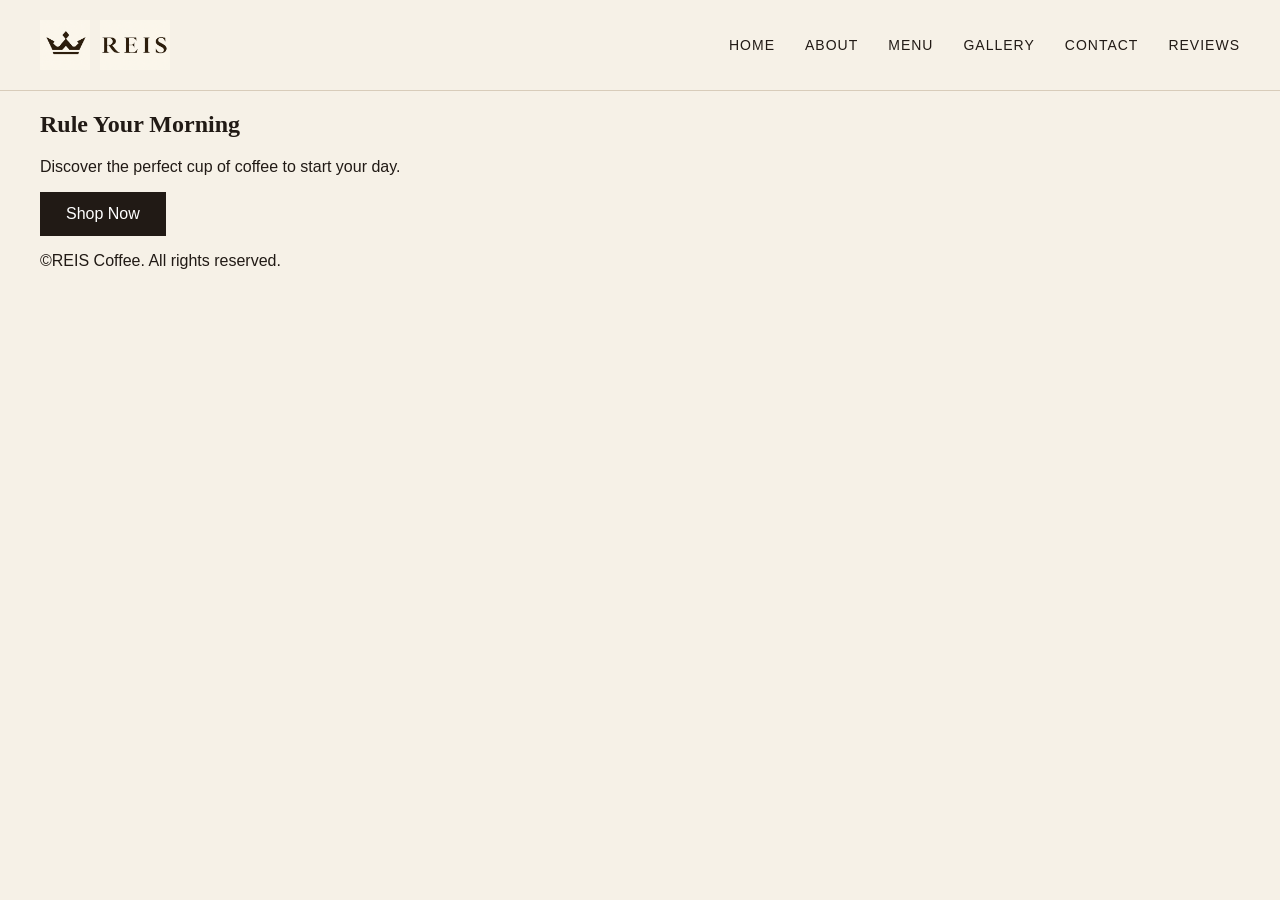
==== index.html @ 840cf0c1 "First Commit" ====
<!DOCTYPE html>
<html lang="en">
<head>
    <meta charset="UTF-8">
    <meta name="viewport" content="width=device-width, initial-scale=1.0">
    <title>REIS Coffee | Rule Your Morning</title>

    <link rel="stylesheet" href="css/style.css">    
    <script src="js/script.js"></script>
</head>
<body>
    <header id="navbar">
        <div class="container">
            <a href="index.html" class="logo">
                <img src="assets/Logo_Crown.png" alt="REIS Logo">
                <img src="assets/Logo_Text.png" alt="REIS Coffee">
            </a>
            <nav>
                <ul class="nav-links">
                    <li><a href="index.html">Home</a></li>
                    <li><a href="pages/about.html">About</a></li>
                    <li><a href="pages/menu.html">Menu</a></li>
                    <li><a href="pages/gallery.html">Gallery</a></li>
                    <li><a href="pages/contact.html">Contact</a></li>
                    <li><a href="pages/reviews.html">Reviews</a></li>
                </ul>
            </nav>
        </div>
    </header>
    
    <main>
        <section class="hero">
            <div class="container">
                <div class="hero-content">
                    <h1>Rule Your Morning</h1>
                    <p>Discover the perfect cup of coffee to start your day.</p>
                    <a href="#products" class="btn">Shop Now</a>
                </div>
            </div>
        </section>
    </main>

    <footer id="footer">
        <div class="container">
            <p>&copy;REIS Coffee. All rights reserved.</p>
        </div>
        
    </footer>

</body>
</html>
---- css/style.css ----
body {
    margin: 0;
    background-color: #F6F1E7;
    color: #211A15;
    font-family: Arial, sans-serif;
}
.container {
    width: 1200px;
    margin: 0 auto;
}
h1, h2, h3 {
    font-family: Georgia, serif;
}
.btn {
    display: inline-block;
    padding: 12px 25px;
    background-color: #211A15;
    color: white;
    text-decoration: none;
    border: 1px solid #211A15;
    cursor: pointer;
}
.btn:hover {
    background-color: transparent;
    color: #211A15;
}
.btn-outline {
    background-color: transparent;
    color: #211A15;
}
.btn-outline:hover {
    background-color: #211A15;
    color: white;
}

#navbar {
    height: 90px;
    background-color: #F6F1E7;
    border-bottom: 1px solid #D8CCBA;

    display: flex;
    align-items: center;
}
#navbar .container {
    width: 1200px;
    height: 100%;
    margin: 0 auto;

    display: flex;
    flex-direction: row;
    justify-content: space-between;
    align-items: center;
}
.logo {
    display: flex;
    flex-direction: row;
    align-items: center;
    gap: 10px;
}
.logo img {
    display: block;
    width: auto;
    object-fit: contain;
    height: 50px;
}
.nav-links {
    display: flex;
    flex-direction: row;
    align-items: center;
    gap: 30px;
    list-style: none;
    margin: 0;
    padding: 0;
}
.nav-links li {
    display: flex;
    align-items: center;
    height: 100%;
}
.nav-links a {
    color: #211A15;
    text-decoration: none;
    font-size: 14px;
    text-transform: uppercase;
    letter-spacing: 1px;
}
.nav-links a:hover {
    color: #B49A70;
}
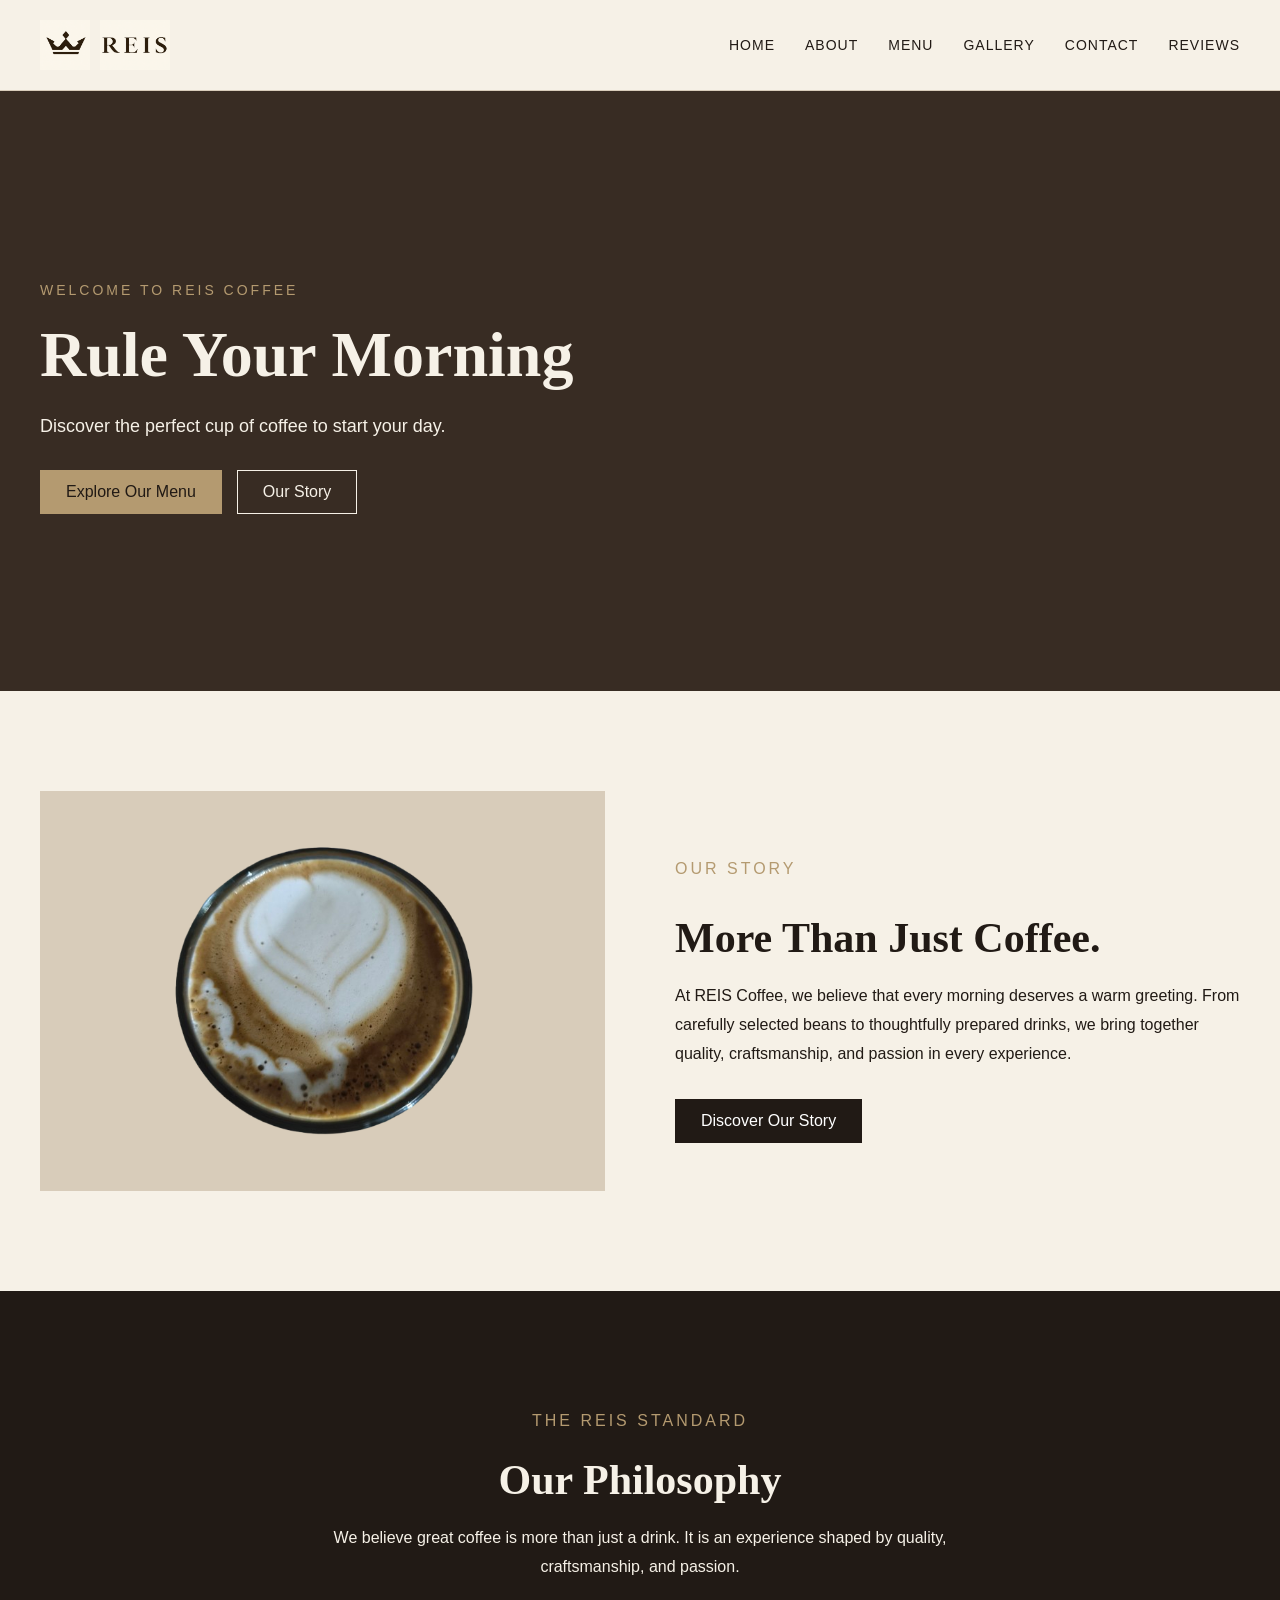
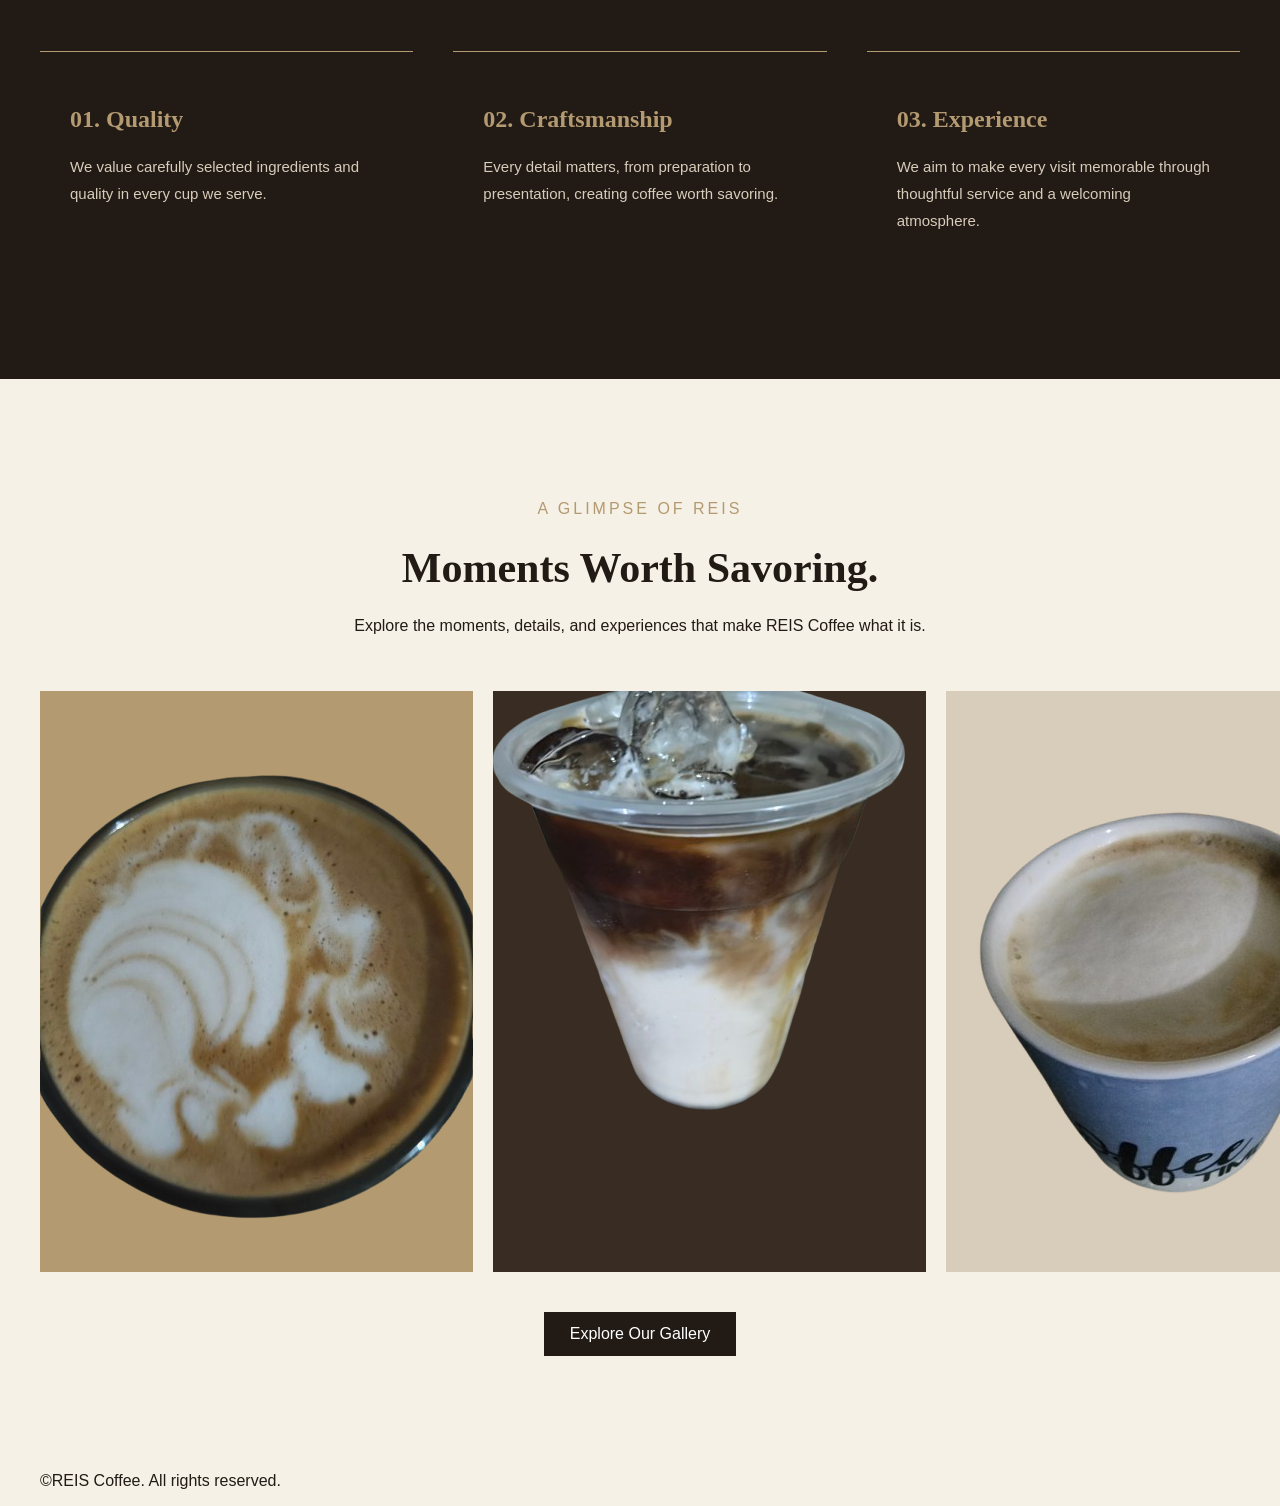
==== commit 22f433b6: "Added Introduction Section to Index" ====
--- a/index.html
+++ b/index.html
@@ -5,7 +5,9 @@
     <meta name="viewport" content="width=device-width, initial-scale=1.0">
     <title>REIS Coffee | Rule Your Morning</title>
 
-    <link rel="stylesheet" href="css/style.css">    
+    <link rel="stylesheet" href="css/style.css">   
+    <link rel="stylesheet" href="css/home.css">
+    <link rel="stylesheet" href="css/pages.css">
     <script src="js/script.js"></script>
 </head>
 <body>
@@ -32,13 +34,79 @@
         <section class="hero">
             <div class="container">
                 <div class="hero-content">
+                    <p class="welcome-message">Welcome to REIS Coffee</p>
                     <h1>Rule Your Morning</h1>
-                    <p>Discover the perfect cup of coffee to start your day.</p>
-                    <a href="#products" class="btn">Shop Now</a>
+                    <p class="hero-description">Discover the perfect cup of coffee to start your day.</p>
+                    <div class="hero-buttons">
+                        <a href="pages/menu.html" class="btn">Explore Our Menu</a>
+                        <a href="pages/about.html" class="btn btn-outline">Our Story</a>
+                    </div>        
+                </div>
+            </div>
+        </section>
+
+        <section class="introduction">
+            <div class="container">
+                <div class="introduction-image">
+                    <img src="assets/Home/Introduction_Img.png" alt="Coffee Cup">
+                </div>
+                <div class="introduction-content">
+                    <p class="section-subtitle">OUR STORY</p>
+                    <h2>More Than Just Coffee.</h2>
+                    <p>At REIS Coffee, we believe that every morning deserves a warm greeting. From carefully selected beans to thoughtfully prepared drinks, we bring together quality, craftsmanship, and passion in every experience.</p>
+                    <a href="pages/about.html" class="btn">Discover Our Story</a>
+                </div>
+            </div>
+        </section>
+
+        <section class="branding">
+            <div class="container">
+                <div class="branding-heading">
+                    <p class="section-subtitle">THE REIS STANDARD</p>
+                    <h2>Our Philosophy</h2>
+                    <p>We believe great coffee is more than just a drink. It is an experience shaped by quality, craftsmanship, and passion.</p>
+                </div>
+                <div class="branding-values">
+                    <div class="branding-item">
+                        <h3>01. Quality</h3>
+                        <p>We value carefully selected ingredients and quality in every cup we serve.</p>
+                    </div>
+                    <div class="branding-item">
+                        <h3>02. Craftsmanship</h3>
+                        <p>Every detail matters, from preparation to presentation, creating coffee worth savoring.</p>
+                    </div>
+                    <div class="branding-item">
+                        <h3>03. Experience</h3>
+                        <p>We aim to make every visit memorable through thoughtful service and a welcoming atmosphere.</p>
+                    </div>
+                </div>
+            </div>
+        </section>
+        <section class="gallery-preview">
+            <div class="container">
+                <div class="gallery-heading">
+                    <p class="section-subtitle">A GLIMPSE OF REIS</p>
+                    <h2>Moments Worth Savoring.</h2>
+                    <p>Explore the moments, details, and experiences that make REIS Coffee what it is.</p>
+                </div>
+                <div class="gallery-grid">
+                    <div id="gallery-item-1" class="gallery-item">
+                        <img src="assets/Home/Gallery1.png" alt="Gallery Preview 1">
+                    </div>
+                    <div id="gallery-item-2" class="gallery-item">
+                        <img src="assets/Home/Gallery2.png" alt="Gallery Preview 2">
+                    </div>
+                    <div id="gallery-item-3" class="gallery-item">
+                        <img src="assets/Home/Gallery3.png" alt="Gallery Preview 3">
+                    </div>
+                </div>
+                <div class="gallery-button">
+                    <a href="pages/gallery.html" class="btn">Explore Our Gallery</a>
                 </div>
             </div>
         </section>
     </main>
+
 
     <footer id="footer">
         <div class="container">
--- a/css/home.css
+++ b/css/home.css
@@ -0,0 +1,191 @@
+.hero {
+    height: 600px;
+    background-color: #382C23;
+    color: #F6F1E7;
+
+    display: flex;
+    align-items: center;
+}
+.hero-content {
+    width: 650px;
+}
+.hero .welcome-message {
+    color: #B49A70;
+    font-size: 14px;
+    letter-spacing: 3px;
+    text-transform: uppercase;
+}
+.hero h1 {
+    font-family: Georgia, serif;
+    font-size: 64px;
+    margin: 20px 0;
+}
+.hero-description {
+    font-size: 18px;
+    line-height: 1.6;
+    margin-bottom: 30px;
+}
+.hero-buttons {
+    display: flex;
+    gap: 15px;
+}
+.hero .btn {
+    background-color: #B49A70;
+    border-color: #B49A70;
+    color: #211A15;
+}
+.hero .btn:hover {
+    background-color: transparent;
+    color: #F6F1E7;
+}
+.hero .btn-outline {
+    background-color: transparent;
+    border-color: #F6F1E7;
+    color: #F6F1E7;
+}
+.hero .btn-outline:hover {
+    background-color: #F6F1E7;
+    color: #211A15;
+}
+
+.introduction {
+    padding: 100px 0;
+    background-color: #F6F1E7;
+}
+.introduction .container {
+    display: flex;
+    flex-direction: row;
+    align-items: center;
+    gap: 70px;
+}
+.introduction-image {
+    width: 50%;
+    height: 400px;
+    background-color: #D8CCBA;
+}
+.introduction-image img {
+    display: block;
+    width: 100%;
+    height: 100%;
+    object-fit: contain;
+}
+.introduction-content {
+    width: 50%;
+}
+.section-subtitle {
+    color: #B49A70;
+    font-size: 14px;
+    letter-spacing: 3px;
+    text-transform: uppercase;
+}
+.introduction-content h2 {
+    font-family: Georgia, serif;
+    font-size: 42px;
+    margin: 20px 0;
+}
+.introduction-content p {
+    font-size: 16px;
+    line-height: 1.8;
+    margin-bottom: 30px;
+}
+
+.branding {
+    padding: 100px 0;
+    background-color: #211A15;
+    color: #F6F1E7;
+}
+.branding-heading {
+    width: 650px;
+    margin: 0 auto 70px;
+    text-align: center;
+}
+.branding-heading .section-subtitle {
+    color: #B49A70;
+}
+.branding-heading h2 {
+    font-family: Georgia, serif;
+    font-size: 42px;
+    margin: 20px 0;
+}
+.branding-heading p {
+    font-size: 16px;
+    line-height: 1.8;
+}
+.branding-values {
+    display: flex;
+    flex-direction: row;
+    justify-content: space-between;
+    gap: 40px;
+}
+.branding-item {
+    flex: 1;
+    padding: 30px;
+    border-top: 1px solid #B49A70;
+}
+.branding-item h3 {
+    color: #B49A70;
+    font-family: Georgia, serif;
+    font-size: 24px;
+    margin-bottom: 20px;
+}
+.branding-item p {
+    color: #D8CCBA;
+    font-size: 15px;
+    line-height: 1.8;
+}
+
+
+.gallery-preview {
+    padding: 100px 0;
+    background-color: #F6F1E7;
+}
+.gallery-heading {
+    text-align: center;
+    margin-bottom: 50px;
+}
+.gallery-heading h2 {
+    font-family: Georgia, serif;
+    font-size: 42px;
+    margin: 20px 0;
+}
+.gallery-heading p {
+    font-size: 16px;
+    line-height: 1.8;
+}
+.gallery-grid {
+    display: flex;
+    flex-direction: row;
+    gap: 20px;
+    width: 100%;
+}
+.gallery-item {
+    width: 33.33%;
+    height: 350px;
+    box-sizing: border-box;
+    background-color: #D8CCBA;
+}
+#gallery-item-1 {
+    display: block;
+    width: 100%;
+    height: 100%;
+    object-fit: contain;
+    background-color: #B49A70;
+}
+#gallery-item-2 {
+    display: block;
+    width: 100%;
+    height: 100%;
+    object-fit: contain;
+    background-color: #382C23;
+}
+#gallery-item-3 {
+    display: block;
+    width: 100%;
+    height: 100%;
+    object-fit: contain;
+    background-color: #D8CCBA;
+}
+.gallery-button {
+    text-align: center;
+    margin-top: 40px;
+}
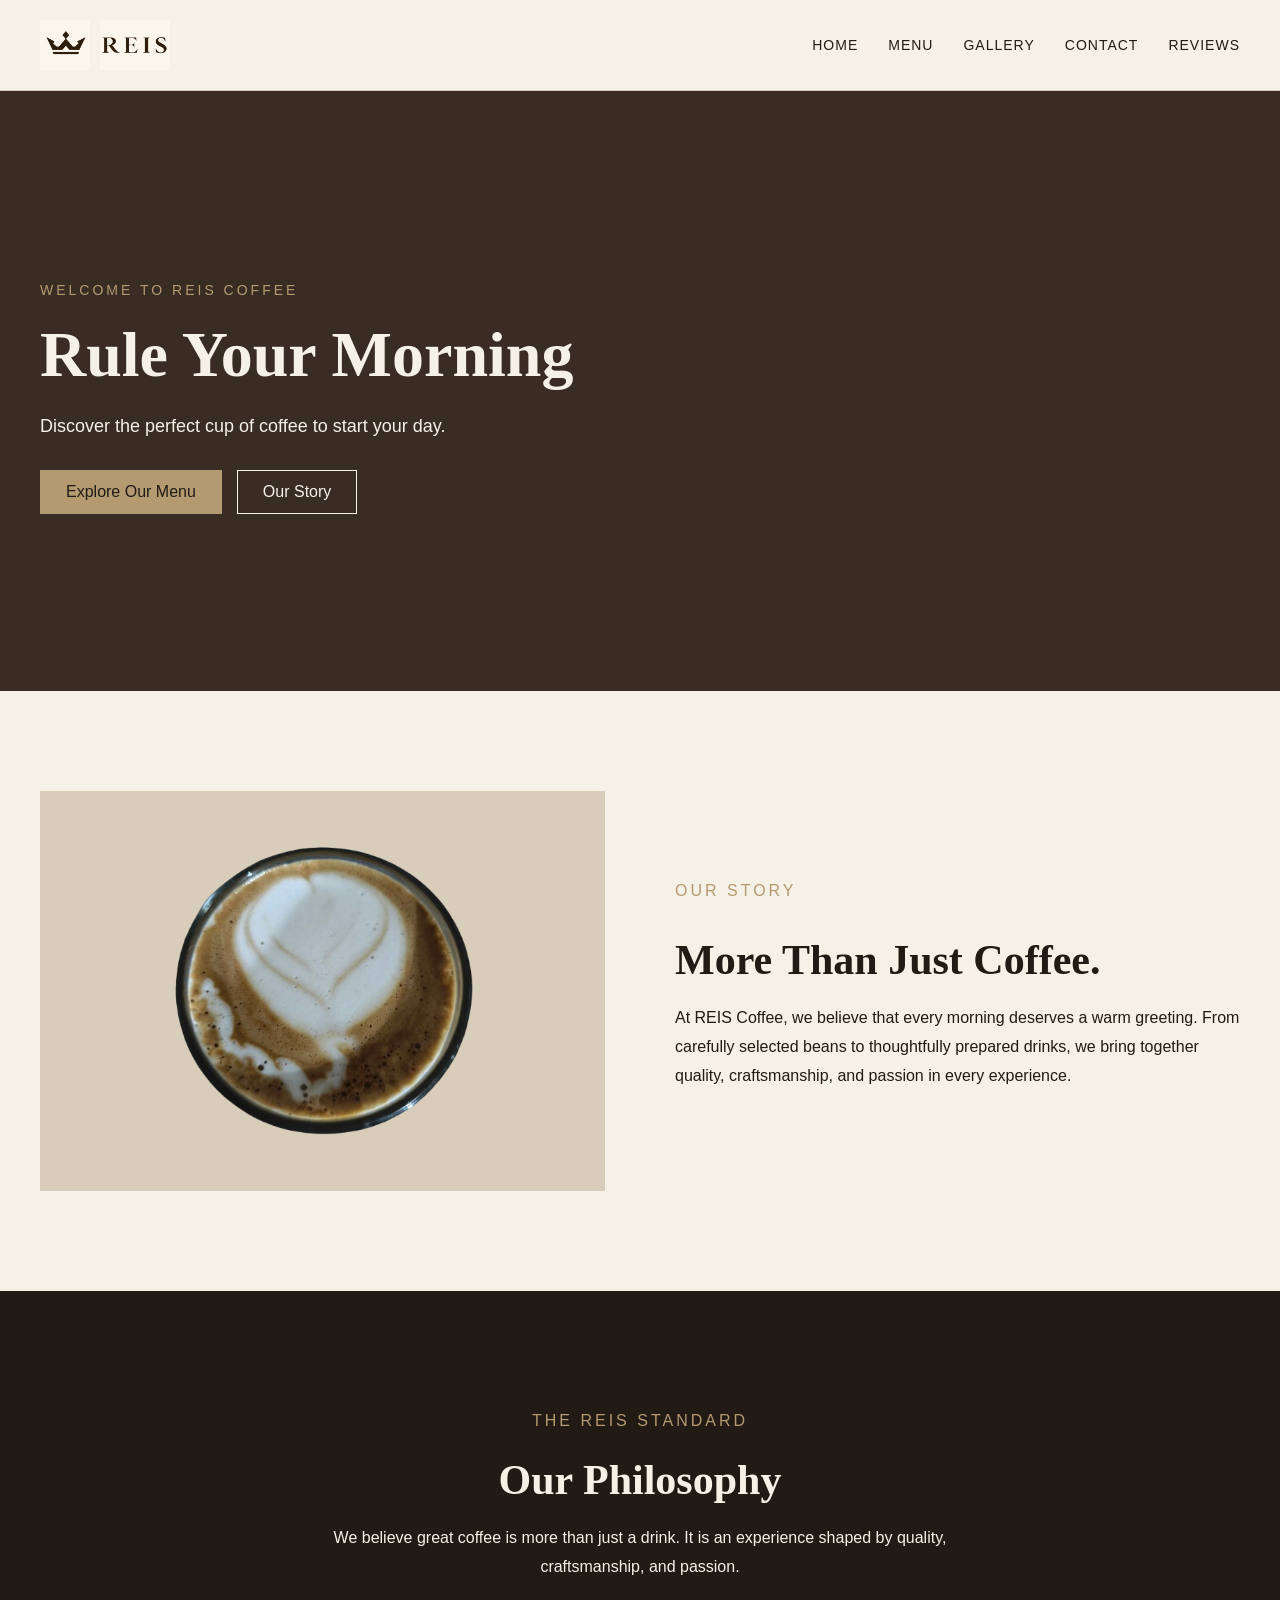
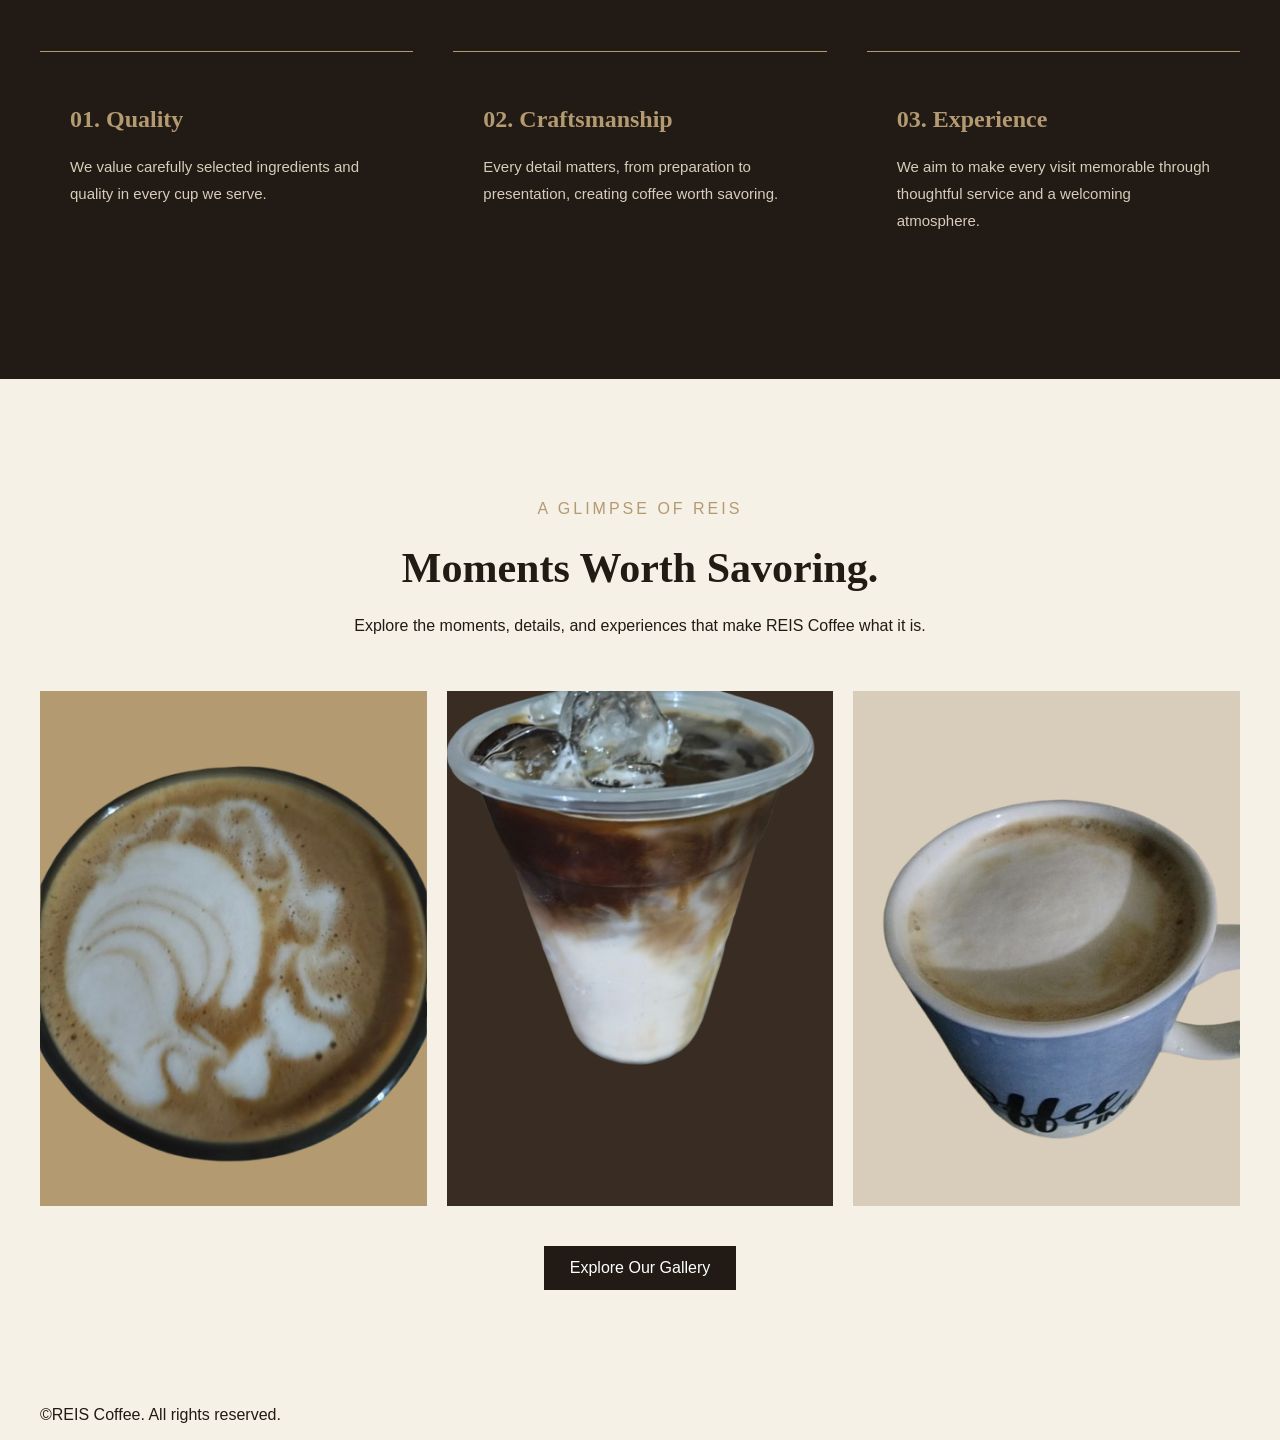
==== commit a3b6196b: "Add gallery images and implement gallery and reviews pages" ====
--- a/index.html
+++ b/index.html
@@ -5,26 +5,25 @@
     <meta name="viewport" content="width=device-width, initial-scale=1.0">
     <title>REIS Coffee | Rule Your Morning</title>
 
-    <link rel="stylesheet" href="css/style.css">   
-    <link rel="stylesheet" href="css/home.css">
-    <link rel="stylesheet" href="css/pages.css">
-    <script src="js/script.js"></script>
+    <link rel="stylesheet" href="../css/style.css">   
+    <link rel="stylesheet" href="../css/home.css">
+    <link rel="stylesheet" href="../css/pages.css">
+    <script src="../js/script.js"></script>
 </head>
 <body>
     <header id="navbar">
         <div class="container">
-            <a href="index.html" class="logo">
-                <img src="assets/Logo_Crown.png" alt="REIS Logo">
-                <img src="assets/Logo_Text.png" alt="REIS Coffee">
+            <a href="../index.html" class="logo">
+                <img src="../assets/Logo_Crown.png" alt="REIS Logo">
+                <img src="../assets/Logo_Text.png" alt="REIS Coffee">
             </a>
             <nav>
                 <ul class="nav-links">
-                    <li><a href="index.html">Home</a></li>
-                    <li><a href="pages/about.html">About</a></li>
-                    <li><a href="pages/menu.html">Menu</a></li>
-                    <li><a href="pages/gallery.html">Gallery</a></li>
-                    <li><a href="pages/contact.html">Contact</a></li>
-                    <li><a href="pages/reviews.html">Reviews</a></li>
+                    <li><a href="../index.html">Home</a></li>
+                    <li><a href="../pages/menu.html">Menu</a></li>
+                    <li><a href="../pages/gallery.html">Gallery</a></li>
+                    <li><a href="../pages/contact.html">Contact</a></li>
+                    <li><a href="../pages/reviews.html">Reviews</a></li>
                 </ul>
             </nav>
         </div>
@@ -39,13 +38,13 @@
                     <p class="hero-description">Discover the perfect cup of coffee to start your day.</p>
                     <div class="hero-buttons">
                         <a href="pages/menu.html" class="btn">Explore Our Menu</a>
-                        <a href="pages/about.html" class="btn btn-outline">Our Story</a>
+                        <a href="#about" class="btn btn-outline">Our Story</a>
                     </div>        
                 </div>
             </div>
         </section>
 
-        <section class="introduction">
+        <section class="introduction" id="about">
             <div class="container">
                 <div class="introduction-image">
                     <img src="assets/Home/Introduction_Img.png" alt="Coffee Cup">
@@ -54,7 +53,6 @@
                     <p class="section-subtitle">OUR STORY</p>
                     <h2>More Than Just Coffee.</h2>
                     <p>At REIS Coffee, we believe that every morning deserves a warm greeting. From carefully selected beans to thoughtfully prepared drinks, we bring together quality, craftsmanship, and passion in every experience.</p>
-                    <a href="pages/about.html" class="btn">Discover Our Story</a>
                 </div>
             </div>
         </section>
--- a/css/pages.css
+++ b/css/pages.css
@@ -0,0 +1,284 @@
+img{
+    display: block;
+    width: 100%;
+    height: 100%;
+    object-fit: contain;
+}
+.gallery-hero, .reviews-hero {
+    padding: 100px 0;
+    background-color: #382C23;
+    color: #F6F1E7;
+    text-align: center;
+}
+.gallery-hero .section-subtitle, .reviews-hero .section-subtitle {
+    color: #B49A70;
+}
+.gallery-hero h1, .reviews-hero h1 {
+    font-family: Georgia, serif;
+    font-size: 56px;
+    margin: 20px 0;
+}
+.gallery-hero p, .reviews-hero p {
+    font-size: 16px;
+    line-height: 1.8;
+}
+.gallery-categories {
+    padding: 25px 0;
+    background-color: #211A15;
+}
+.gallery-categories .container {
+    display: flex;
+    justify-content: center;
+    gap: 50px;
+}
+.gallery-categories a {
+    color: #F6F1E7;
+    text-decoration: none;
+    font-size: 13px;
+}
+.gallery-categories a:hover {
+    color: #B49A70;
+}
+.gallery-category {
+    padding: 80px 0;
+    background-color: #F6F1E7;
+}
+.gallery-category-dark {
+    background-color: #211A15;
+    color: #F6F1E7;
+}
+.gallery-category-heading {
+    margin-bottom: 40px;
+}
+.gallery-category-heading .section-subtitle {
+    color: #B49A70;
+}
+.gallery-category-heading h2 {
+    font-family: Georgia, serif;
+    font-size: 36px;
+    margin: 15px 0;
+}
+.gallery-category-heading p {
+    font-size: 15px;
+    line-height: 1.7;
+}
+.gallery-page-grid {
+    display: flex;
+    flex-direction: row;
+    gap: 20px;
+}
+.gallery-page-item {
+    width: 33.33%;
+    height: 280px;
+    flex-shrink: 0;
+    box-sizing: border-box;
+    background-color: #D8CCBA;
+}
+.gallery-category-dark .gallery-page-item {
+    background-color: #382C23;
+}
+.gallery-closing {
+    padding: 80px 0;
+    background-color: #D8CCBA;
+    text-align: center;
+}
+.gallery-closing h2 {
+    font-family: Georgia, serif;
+    font-size: 38px;
+    margin-bottom: 15px;
+}
+.gallery-closing p {
+    font-size: 16px;
+    margin-bottom: 30px;
+}
+
+
+
+.reviews-overview {
+    padding: 60px 0;
+    background-color: #D8CCBA;
+}
+.reviews-overview .container {
+    display: flex;
+    flex-direction: row;
+    justify-content: space-between;
+    align-items: center;
+    gap: 40px;
+}
+.rating-summary {
+    flex: 1;
+}
+.rating-summary h2 {
+    font-family: Georgia, serif;
+    font-size: 30px;
+    margin-bottom: 15px;
+}
+.rating-summary p {
+    font-size: 15px;
+    line-height: 1.8;
+}
+.rating-stat {
+    text-align: center;
+    width: 250px;
+}
+.rating-stat h3 {
+    font-family: Georgia, serif;
+    font-size: 42px;
+    color: #382C23;
+}
+.rating-stat p {
+    font-size: 15px;
+    margin: 5px 0;
+}
+.rating-stat span {
+    font-size: 12px;
+    color: #665A4B;
+}
+.customer-reviews {
+    padding: 100px 0;
+    background-color: #F6F1E7;
+}
+.reviews-heading {
+    text-align: center;
+    margin-bottom: 50px;
+}
+.reviews-heading h2 {
+    font-family: Georgia, serif;
+    font-size: 40px;
+    margin-top: 20px;
+}
+.reviews-grid {
+    display: flex;
+    flex-direction: row;
+    gap: 25px;
+}
+.review-card {
+    flex: 1;
+    padding: 30px;
+    background-color: white;
+    border: 1px solid #D8CCBA;
+}
+.review-stars {
+    color: #B49A70;
+    font-size: 20px;
+    letter-spacing: 3px;
+    margin-bottom: 20px;
+}
+.review-text {
+    font-family: Georgia, serif;
+    font-size: 17px;
+    line-height: 1.8;
+    margin-bottom: 30px;
+}
+.review-author {
+    border-top: 1px solid #D8CCBA;
+    padding-top: 20px;
+}
+.review-author h3 {
+    font-size: 15px;
+    margin-bottom: 5px;
+}
+.review-author p {
+    color: #B49A70;
+    font-size: 12px;
+}
+.leave-review {
+    padding: 90px 0;
+    background-color: #211A15;
+    color: #F6F1E7;
+    text-align: center;
+}
+.leave-review .section-subtitle {
+    color: #B49A70;
+}
+.leave-review h2 {
+    font-family: Georgia, serif;
+    font-size: 40px;
+    margin: 20px 0;
+}
+.leave-review p {
+    font-size: 16px;
+    line-height: 1.8;
+    margin-bottom: 30px;
+}
+.leave-review .btn {
+    background-color: #B49A70;
+    border-color: #B49A70;
+    color: #211A15;
+}
+.leave-review .btn:hover {
+    background-color: transparent;
+    color: #F6F1E7;
+}
+.leave-review-heading {
+    margin-bottom: 40px;
+}
+.review-form {
+    width: 600px;
+    margin: 0 auto;
+    padding: 40px;
+    background-color: #F6F1E7;
+    color: #211A15;
+    text-align: left;
+    box-sizing: border-box;
+}
+.form-group {
+    margin-bottom: 25px;
+}
+.form-group label {
+    display: block;
+    margin-bottom: 10px;
+    font-size: 14px;
+    font-weight: bold;
+}
+.form-group input, .form-group textarea {
+    width: 100%;
+    padding: 12px;
+    border: 1px solid #D8CCBA;
+    background-color: white;
+    color: #211A15;
+    font-family: Arial, sans-serif;
+    font-size: 14px;
+    box-sizing: border-box;
+}
+.form-group textarea {
+    resize: vertical;
+}
+.form-group input:focus, .form-group textarea:focus {
+    outline: none;
+    border-color: #B49A70;
+}
+
+.rating-input {
+    display: flex;
+    flex-direction: row-reverse;
+    justify-content: flex-end;
+    gap: 5px;
+}
+.rating-input input {
+    display: none;
+}
+.rating-input label {
+    color: #D8CCBA;
+    font-size: 32px;
+    cursor: pointer;
+}
+.rating-input label:hover,
+.rating-input label:hover ~ label,
+.rating-input input:checked ~ label {
+    color: #B49A70;
+}
+.review-form .btn {
+    background-color: #211A15;
+    color: #F6F1E7;
+    border-color: #211A15;
+}
+.review-form .btn:hover {
+    background-color: transparent;
+    color: #211A15;
+}
+.review-status {
+    margin-top: 20px;
+    font-size: 14px;
+    color: #382C23;
+}
